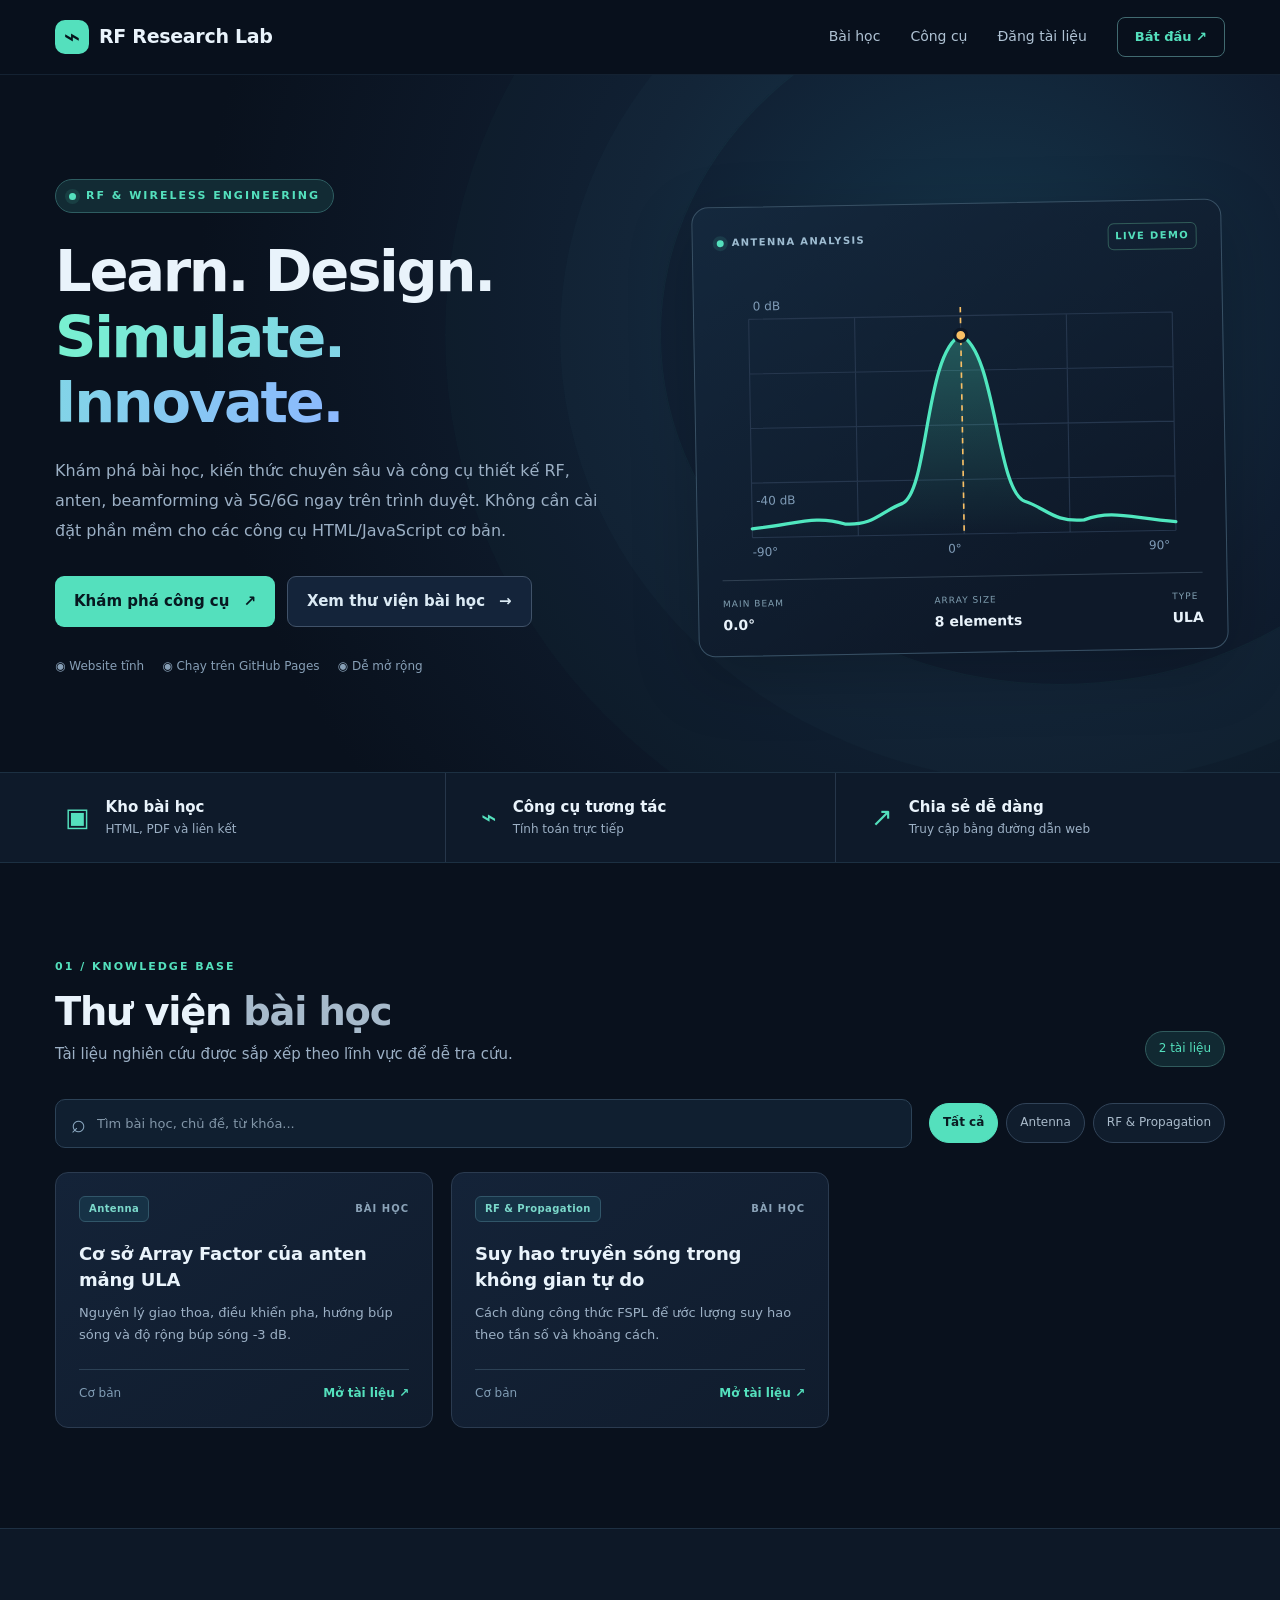
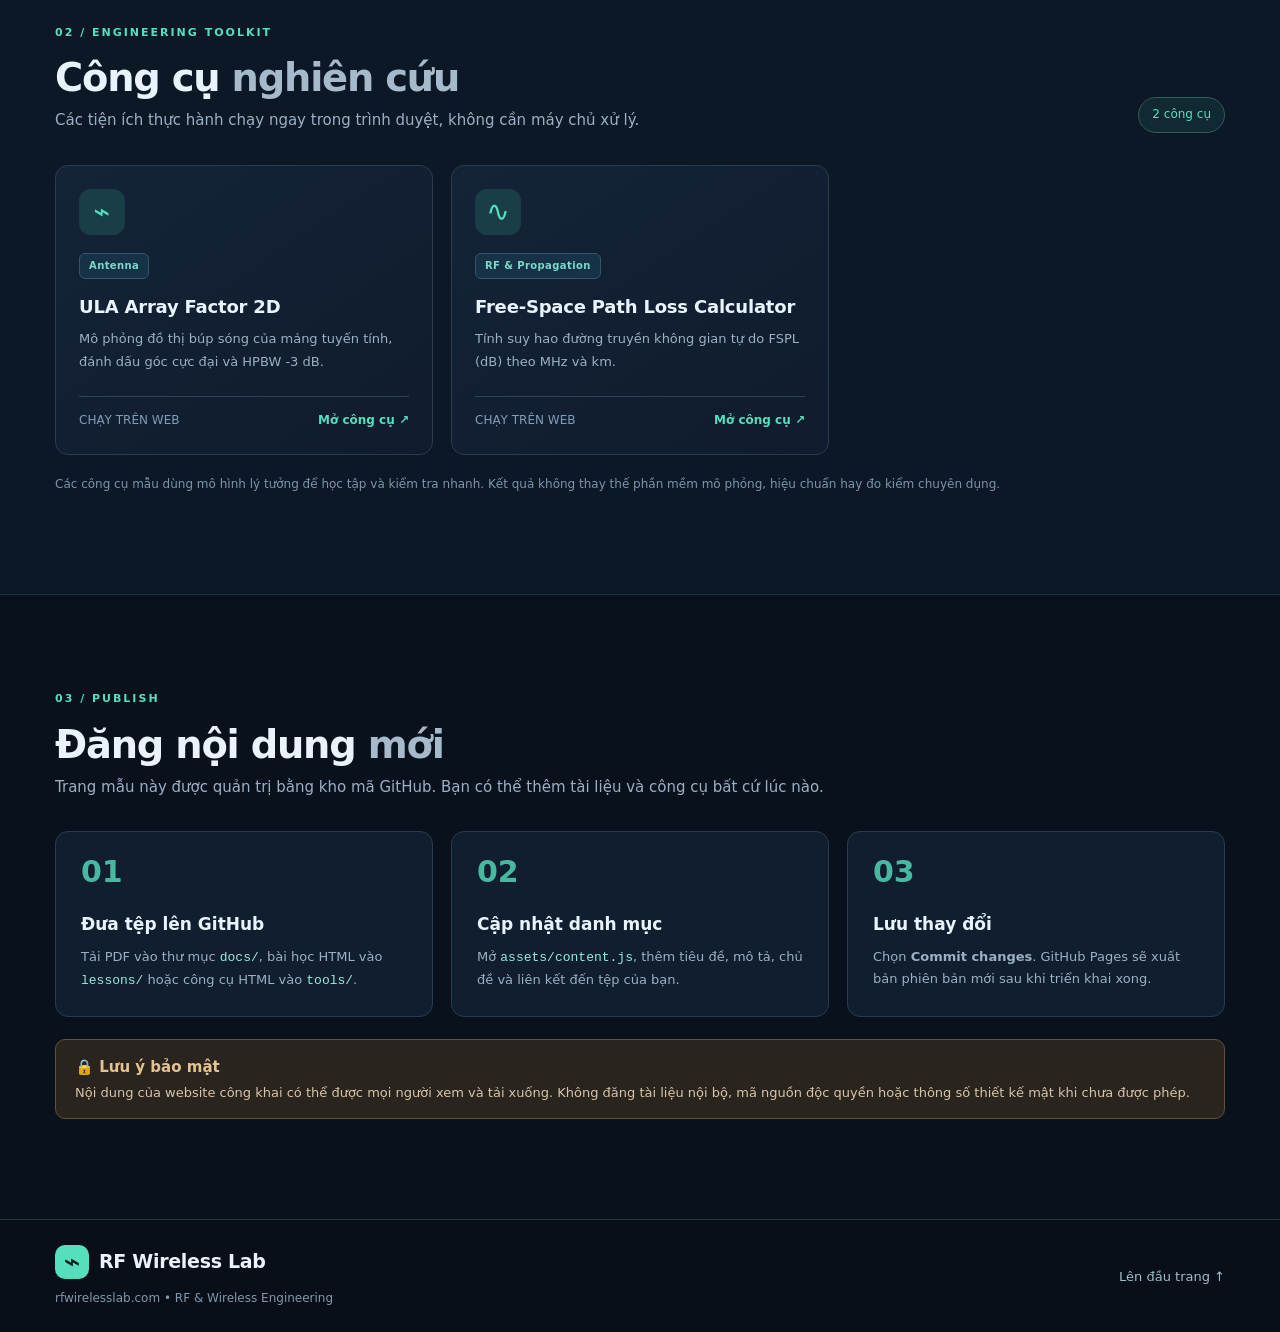
==== index.html @ 7c172abb "Add files via upload" ====
<!doctype html>
<html lang="vi">
<head>
  <meta charset="utf-8">
  <meta name="viewport" content="width=device-width, initial-scale=1">
  <meta name="description" content="Thư viện bài học và công cụ kỹ thuật miễn phí cho nghiên cứu, thiết kế anten và hệ thống vô tuyến.">
  <meta name="theme-color" content="#0b1220">
  <title>RF Wireless Lab | RF & Wireless Engineering</title>
  <link rel="stylesheet" href="assets/style.css">
  <script defer src="assets/content.js"></script>
  <script defer src="assets/app.js"></script>
</head>
<body>
  <header class="site-header">
    <div class="container header-inner">
      <a class="brand" href="./" aria-label="RF Wireless Lab - trang chủ"><span class="brand-mark">⌁</span><span>RF<span class="brand-second"> Research Lab</span></span></a>
      <nav class="main-nav" aria-label="Điều hướng chính">
        <a href="#lessons">Bài học</a><a href="#tools">Công cụ</a><a href="#publish">Đăng tài liệu</a>
      </nav>
      <a class="nav-cta" href="#tools">Bắt đầu <span aria-hidden="true">↗</span></a>
    </div>
  </header>
  <main>
    <section class="hero">
      <div class="hero-glow" aria-hidden="true"></div>
      <div class="container hero-grid">
        <div>
          <div class="eyebrow"><span class="live-dot"></span> RF & WIRELESS ENGINEERING</div>
          <h1>Learn. Design.<br><span class="gradient-text">Simulate. Innovate.</span></h1>
          <p class="hero-lead">Khám phá bài học, kiến thức chuyên sâu và công cụ thiết kế RF, anten, beamforming và 5G/6G ngay trên trình duyệt. Không cần cài đặt phần mềm cho các công cụ HTML/JavaScript cơ bản.</p>
          <div class="hero-actions"><a class="btn btn-primary" href="#tools">Khám phá công cụ <span>↗</span></a><a class="btn btn-secondary" href="#lessons">Xem thư viện bài học <span>→</span></a></div>
          <div class="hero-facts"><span>◉ Website tĩnh</span><span>◉ Chạy trên GitHub Pages</span><span>◉ Dễ mở rộng</span></div>
        </div>
        <div class="visual-card" aria-label="Minh họa búp sóng anten">
          <div class="visual-top"><span><span class="mini-dot"></span> ANTENNA ANALYSIS</span><span>LIVE DEMO</span></div>
          <div class="plot-wrap"><svg viewBox="0 0 440 270" role="img" aria-label="Mô phỏng biểu đồ búp sóng của anten mảng">
            <defs><linearGradient id="beamFill" x1="0" y1="0" x2="0" y2="1"><stop offset="0" stop-color="#50e7bf" stop-opacity=".28"/><stop offset="1" stop-color="#50e7bf" stop-opacity="0"/></linearGradient></defs>
            <g stroke="#26374e" stroke-width="1"><path d="M28 40H416 M28 90H416 M28 140H416 M28 190H416 M28 240H416 M28 40V240 M125 40V240 M222 40V240 M319 40V240 M416 40V240"/></g>
            <path d="M28 232 C70 228 86 220 113 229 C140 231 146 218 166 211 C190 200 189 73 222 58 C254 73 252 201 278 211 C298 218 304 231 332 229 C358 220 374 228 416 232 L416 240 L28 240Z" fill="url(#beamFill)"/>
            <path d="M28 232 C70 228 86 220 113 229 C140 231 146 218 166 211 C190 200 189 73 222 58 C254 73 252 201 278 211 C298 218 304 231 332 229 C358 220 374 228 416 232" fill="none" stroke="#50e7bf" stroke-width="3" stroke-linecap="round"/>
            <path d="M222 32V240" stroke="#f8bf64" stroke-width="1.5" stroke-dasharray="5 5"/>
            <circle cx="222" cy="58" r="5.5" fill="#f8bf64" stroke="#0d1726" stroke-width="3"/>
            <g fill="#7f9bb6" font-size="11" font-family="system-ui"><text x="28" y="257">-90°</text><text x="207" y="257">0°</text><text x="391" y="257">90°</text><text x="32" y="32">0 dB</text><text x="32" y="210">-40 dB</text></g>
          </svg></div>
          <div class="visual-bottom"><div><small>MAIN BEAM</small><strong>0.0°</strong></div><div><small>ARRAY SIZE</small><strong>8 elements</strong></div><div><small>TYPE</small><strong>ULA</strong></div></div>
        </div>
      </div>
    </section>
    <section class="feature-strip"><div class="container feature-grid"><div><span class="feature-icon">▣</span><div><strong>Kho bài học</strong><small>HTML, PDF và liên kết</small></div></div><div><span class="feature-icon">⌁</span><div><strong>Công cụ tương tác</strong><small>Tính toán trực tiếp</small></div></div><div><span class="feature-icon">↗</span><div><strong>Chia sẻ dễ dàng</strong><small>Truy cập bằng đường dẫn web</small></div></div></div></section>
    <section class="section" id="lessons">
      <div class="container">
        <div class="section-head"><div><div class="section-kicker">01 / KNOWLEDGE BASE</div><h2>Thư viện <span class="muted-heading">bài học</span></h2><p>Tài liệu nghiên cứu được sắp xếp theo lĩnh vực để dễ tra cứu.</p></div><span class="section-tag" id="lesson-count">0 tài liệu</span></div>
        <div class="search-panel"><label class="search-field"><span aria-hidden="true">⌕</span><input id="lesson-search" type="search" placeholder="Tìm bài học, chủ đề, từ khóa..." aria-label="Tìm kiếm bài học"></label><div class="filters" id="filters" role="group" aria-label="Lọc lĩnh vực"></div></div>
        <div class="cards" id="lesson-list"></div><p class="empty" id="lesson-empty" hidden>Không tìm thấy bài học phù hợp.</p>
      </div>
    </section>
    <section class="section section-alt" id="tools">
      <div class="container"><div class="section-head"><div><div class="section-kicker">02 / ENGINEERING TOOLKIT</div><h2>Công cụ <span class="muted-heading">nghiên cứu</span></h2><p>Các tiện ích thực hành chạy ngay trong trình duyệt, không cần máy chủ xử lý.</p></div><span class="section-tag" id="tool-count">0 công cụ</span></div><div class="cards" id="tool-list"></div><p class="hint">Các công cụ mẫu dùng mô hình lý tưởng để học tập và kiểm tra nhanh. Kết quả không thay thế phần mềm mô phỏng, hiệu chuẩn hay đo kiểm chuyên dụng.</p></div>
    </section>
    <section class="section" id="publish"><div class="container"><div class="section-head"><div><div class="section-kicker">03 / PUBLISH</div><h2>Đăng nội dung <span class="muted-heading">mới</span></h2><p>Trang mẫu này được quản trị bằng kho mã GitHub. Bạn có thể thêm tài liệu và công cụ bất cứ lúc nào.</p></div></div><div class="steps"><div class="step"><span>01</span><h3>Đưa tệp lên GitHub</h3><p>Tải PDF vào thư mục <code>docs/</code>, bài học HTML vào <code>lessons/</code> hoặc công cụ HTML vào <code>tools/</code>.</p></div><div class="step"><span>02</span><h3>Cập nhật danh mục</h3><p>Mở <code>assets/content.js</code>, thêm tiêu đề, mô tả, chủ đề và liên kết đến tệp của bạn.</p></div><div class="step"><span>03</span><h3>Lưu thay đổi</h3><p>Chọn <strong>Commit changes</strong>. GitHub Pages sẽ xuất bản phiên bản mới sau khi triển khai xong.</p></div></div><div class="publish-note"><strong>🔒 Lưu ý bảo mật</strong><p>Nội dung của website công khai có thể được mọi người xem và tải xuống. Không đăng tài liệu nội bộ, mã nguồn độc quyền hoặc thông số thiết kế mật khi chưa được phép.</p></div></div></section>
  </main>
  <footer class="footer"><div class="container footer-inner"><div><a class="brand" href="./"><span class="brand-mark">⌁</span><span>RF Wireless Lab</span></a><p>rfwirelesslab.com • RF & Wireless Engineering</p></div><a href="#top" onclick="window.scrollTo({top:0,behavior:'smooth'});return false">Lên đầu trang ↑</a></div></footer>
</body>
</html>
---- assets/style.css ----
:root{color-scheme:dark;--bg:#09111d;--deep:#0c1624;--panel:#111e30;--panel2:#142338;--line:#25364b;--text:#e9f3fb;--muted:#9cb0c5;--cyan:#54e0bd;--amber:#eec17a;--shadow:0 20px 65px rgba(0,0,0,.21)}
*{box-sizing:border-box}html{scroll-behavior:smooth;scroll-padding-top:92px}body{margin:0;background:var(--bg);color:var(--text);font:15px/1.65 system-ui,-apple-system,"Segoe UI",Arial,sans-serif}a{color:inherit;text-decoration:none}button,input{font:inherit}button{cursor:pointer}.container{width:min(1170px,calc(100% - 46px));margin:auto}.site-header{position:sticky;top:0;z-index:20;background:rgba(9,17,29,.87);border-bottom:1px solid rgba(84,124,153,.17);backdrop-filter:blur(18px)}.header-inner{height:74px;display:flex;align-items:center;gap:30px}.brand{display:inline-flex;gap:10px;align-items:center;font-weight:800;letter-spacing:-.3px;white-space:nowrap;font-size:19px}.brand-mark{color:#06131c;background:var(--cyan);width:34px;height:34px;border-radius:10px;display:grid;place-items:center;font-size:28px;font-weight:500;line-height:1}.brand-second{font-weight:600}.main-nav{display:flex;gap:30px;margin-left:auto;color:#afc2d3;font-size:14px}.main-nav a:hover,.footer a:hover{color:var(--cyan)}.nav-cta{padding:8px 17px;border:1px solid #416a70;border-radius:8px;color:var(--cyan);font-size:13px;font-weight:700}.hero{position:relative;overflow:hidden;padding:104px 0 96px;background:radial-gradient(circle at 77% 32%,#15354a 0%,#101e31 33%,#09111d 72%)}.hero-glow{position:absolute;right:-180px;top:-90px;width:800px;height:700px;border:1px solid rgba(77,204,185,.055);border-radius:50%;box-shadow:0 0 0 100px rgba(77,204,185,.025),0 0 0 215px rgba(77,204,185,.02);pointer-events:none}.hero-grid{position:relative;display:grid;grid-template-columns:1.04fr .96fr;align-items:center;gap:65px}.eyebrow,.section-kicker{font-size:11px;letter-spacing:2px;font-weight:800;color:var(--cyan)}.eyebrow{display:inline-flex;align-items:center;gap:10px;padding:7px 13px;border:1px solid #2e5d61;border-radius:100px;background:#122b34}.live-dot,.mini-dot{background:var(--cyan);width:7px;height:7px;border-radius:50%;display:inline-block;box-shadow:0 0 0 4px rgba(84,224,189,.11)}h1{font-size:clamp(40px,4.5vw,67px);line-height:1.14;letter-spacing:-2.3px;margin:26px 0 20px;max-width:700px}.gradient-text{background:linear-gradient(90deg,#78f1d0,#8cb8ff);color:transparent;background-clip:text}.hero-lead{font-size:16px;color:var(--muted);line-height:1.87;max-width:545px}.hero-actions{display:flex;flex-wrap:wrap;gap:12px;margin-top:30px}.btn{display:inline-flex;align-items:center;justify-content:center;gap:14px;font-weight:760;padding:12px 19px;border-radius:9px}.btn-primary{background:var(--cyan);color:#071820}.btn-secondary{border:1px solid #405269;background:#14243a;color:#dbeaf4}.btn:hover{transform:translateY(-1px)}.hero-facts{display:flex;flex-wrap:wrap;gap:18px;margin-top:30px;font-size:12px;color:#879fb6}.visual-card{border:1px solid #385064;border-radius:17px;background:linear-gradient(150deg,#14283d,#0e1929 77%);padding:22px 24px 19px;box-shadow:var(--shadow);transform:rotate(-1deg)}.visual-top,.visual-bottom{display:flex;justify-content:space-between;align-items:center}.visual-top{font-size:10px;letter-spacing:1.35px;font-weight:800;color:#9fbdd2}.visual-top>span:first-child{display:flex;align-items:center;gap:8px}.visual-top>span:last-child{color:var(--cyan);border:1px solid #315c59;border-radius:6px;padding:4px 7px}.plot-wrap{margin:19px 0 10px}.plot-wrap svg{width:100%;height:auto;display:block}.visual-bottom{border-top:1px solid #304052;padding-top:16px;gap:8px}.visual-bottom div{display:grid;gap:2px}.visual-bottom small{font-size:9px;letter-spacing:1px;color:#809fb1}.visual-bottom strong{font-size:14px}.feature-strip{border-top:1px solid #1c3042;border-bottom:1px solid #1c3042;background:#0e1a2a}.feature-grid{display:grid;grid-template-columns:repeat(3,1fr)}.feature-grid>div{display:flex;align-items:center;gap:16px;padding:22px 10px}.feature-grid>div+div{border-left:1px solid #26364a;padding-left:35px}.feature-grid strong,.feature-grid small{display:block}.feature-grid small{font-size:12px;color:var(--muted)}.feature-icon{font-size:26px;color:var(--cyan)}.section{padding:95px 0 100px}.section-alt{background:#0d1827;border-block:1px solid #1e3043}.section-head{display:flex;align-items:end;justify-content:space-between;gap:24px;margin-bottom:32px}.section-head h2{font-size:clamp(30px,3vw,39px);letter-spacing:-1.2px;line-height:1.25;margin:12px 0 6px}.section-head p{margin:0;color:var(--muted)}.muted-heading{color:#a7bacb}.section-tag{white-space:nowrap;color:var(--cyan);border:1px solid #315b5d;background:#112932;padding:7px 13px;border-radius:100px;font-size:12px}.search-panel{display:flex;gap:17px;align-items:center;justify-content:space-between;margin-bottom:24px;flex-wrap:wrap}.search-field{flex:1;min-width:230px;display:flex;align-items:center;gap:9px;background:#101f30;border:1px solid #2c4257;border-radius:10px;padding:11px 15px}.search-field span{font-size:25px;color:#8daac2;line-height:1}.search-field input{width:100%;background:none;border:0;outline:0;color:var(--text);font-size:13px}.search-field input::placeholder{color:#8296a8}.filters{display:flex;gap:8px;flex-wrap:wrap}.filter{border:1px solid #314358;color:#aabbcb;background:#101d2d;border-radius:100px;font-size:12px;padding:9px 13px}.filter.is-active{color:#0a1b22;background:var(--cyan);border-color:var(--cyan);font-weight:700}.cards{display:grid;grid-template-columns:repeat(3,minmax(0,1fr));gap:18px}.content-card{display:flex;flex-direction:column;min-height:249px;padding:23px;border-radius:13px;background:linear-gradient(146deg,#142338,#101c2d);border:1px solid #2b3b50;transition:.18s ease}.content-card:hover{transform:translateY(-3px);border-color:#49877f;box-shadow:var(--shadow)}.card-meta{display:flex;justify-content:space-between;align-items:center;gap:10px}.pill{display:inline-block;border:1px solid #315669;background:#163246;color:#7bd9cb;font-size:10px;font-weight:700;padding:4px 9px;border-radius:6px;letter-spacing:.4px}.kind{font-size:10px;font-weight:700;letter-spacing:1px;color:#8ba3b8}.content-card h3{font-size:18px;line-height:1.45;margin:19px 0 8px;letter-spacing:-.2px}.content-card p{color:var(--muted);font-size:13px;margin:0 0 22px;line-height:1.75}.card-bottom{border-top:1px solid #2c4155;margin-top:auto;padding-top:14px;display:flex;gap:8px;align-items:center;justify-content:space-between;font-size:12px;color:#819db5}.card-bottom a{font-weight:750;color:var(--cyan)}.card-bottom a:hover{text-decoration:underline}.tool-symbol{background:#1a3e48;color:var(--cyan);height:46px;width:46px;border-radius:12px;display:grid;place-items:center;font-size:28px;margin-bottom:18px}.tool-card .pill{align-self:start}.tool-card h3{margin-top:15px}.hint{font-size:12px;color:#7c94ac;margin:20px 0 0}.empty{padding:35px;border:1px dashed #395267;border-radius:12px;text-align:center;color:#b3c4d3}.steps{display:grid;grid-template-columns:repeat(3,minmax(0,1fr));gap:18px}.step{padding:25px;background:#101e30;border:1px solid #263b50;border-radius:13px}.step>span{font:800 30px/1 system-ui;color:var(--cyan);opacity:.8}.step h3{margin:20px 0 8px;font-size:17px}.step p{font-size:13px;color:var(--muted);margin:0}.step code,.content-page code{font-family:Consolas,monospace;color:#98ecda}.publish-note{padding:15px 19px;background:#2a241e;border:1px solid #66503b;border-radius:10px;margin-top:22px;color:#e5c391}.publish-note p{margin:2px 0 0;font-size:13px;color:#d8c4a9}.footer{background:#080f19;border-top:1px solid #263449;padding:25px 0}.footer-inner{display:flex;justify-content:space-between;align-items:center;gap:30px}.footer p{color:#8298ab;font-size:12px;margin:10px 0 0}.footer-inner>a{color:#a3bccd;font-size:13px}.back-link{display:inline-flex;align-items:center;gap:8px;color:var(--cyan);font-weight:750;font-size:13px;margin-bottom:32px}.content-page{width:min(950px,calc(100% - 44px));margin:0 auto;padding:56px 0 100px}.page-label{font-size:11px;letter-spacing:1.5px;color:var(--cyan);font-weight:800}.content-page h1{font-size:clamp(30px,4vw,50px);margin:12px 0 12px;line-height:1.2;letter-spacing:-1.5px}.page-lead{color:var(--muted);font-size:16px;margin:0 0 26px}.tool-layout{display:grid;grid-template-columns:280px minmax(0,1fr);gap:20px}.panel{background:#111f32;border:1px solid #2b4054;border-radius:13px;padding:23px;margin-bottom:20px}.panel h2{font-size:17px;margin:0 0 16px}.field{display:flex;flex-direction:column;gap:6px;margin:16px 0}.field label{font-size:12px;color:#b2c4d3;font-weight:700}.field input{background:#091523;color:var(--text);border:1px solid #40566a;border-radius:8px;padding:10px;width:100%}.field input:focus{outline:2px solid #3b8f87;outline-offset:1px}.field small{font-size:11px;color:#8ba2b8}.metric{background:#0e2d37;border:1px solid #326369;border-radius:9px;padding:15px;margin-top:14px}.metric small{font-size:11px;color:#a5cabf;display:block}.metric strong{font-size:27px;color:var(--cyan);line-height:1.5}.metric span{font-size:12px;color:#a8bdcb}.chart-container{width:100%;min-height:330px;display:flex;align-items:center;justify-content:center}.chart-container canvas{max-width:100%;display:block}.chart-legend{display:flex;gap:20px;flex-wrap:wrap;color:#adc3d2;font-size:12px;margin-top:10px}.legend-dot{display:inline-block;width:9px;height:9px;border-radius:100%;margin-right:5px}.note{padding:17px 19px;border-left:3px solid var(--amber);background:#20231f;color:#dccba9;border-radius:0 10px 10px 0;font-size:13px;margin-top:16px}.prose{color:#cedce7;font-size:15px;line-height:1.9}.prose h2{font-size:23px;color:var(--text);margin-top:32px}.prose li{margin:8px 0}.formula{overflow:auto;border:1px solid #2e4a54;background:#0d2934;padding:16px;border-radius:8px;color:#a2f0d5;font:16px/1.5 Consolas,monospace}.result-grid{display:grid;grid-template-columns:repeat(2,1fr);gap:12px}
@media(max-width:1000px){.hero-grid{gap:30px}.cards{grid-template-columns:repeat(2,1fr)}.feature-grid>div+div{padding-left:20px}}
@media(max-width:760px){.container{width:min(100% - 30px,1170px)}.header-inner{height:65px}.brand{font-size:16px}.brand-mark{height:30px;width:30px}.main-nav{gap:15px;font-size:12px}.nav-cta{display:none}.hero{padding:72px 0}.hero-grid{grid-template-columns:1fr}.hero h1{letter-spacing:-1.5px}.visual-card{transform:none;max-width:580px}.feature-grid{grid-template-columns:1fr}.feature-grid>div{padding:13px 5px}.feature-grid>div+div{border-left:none;border-top:1px solid #26364a;padding-left:5px}.section{padding:65px 0}.section-head{align-items:start}.section-head .section-tag{display:none}.cards,.steps,.tool-layout{grid-template-columns:1fr}.content-card{min-height:220px}.footer-inner{align-items:flex-start;flex-direction:column;gap:9px}}
@media(max-width:420px){.main-nav{gap:9px;font-size:11px}.main-nav a:last-child{display:none}.brand-second{display:none}.hero-facts{gap:9px}.hero-actions .btn{width:100%}.search-panel{gap:10px}.result-grid{grid-template-columns:1fr}}
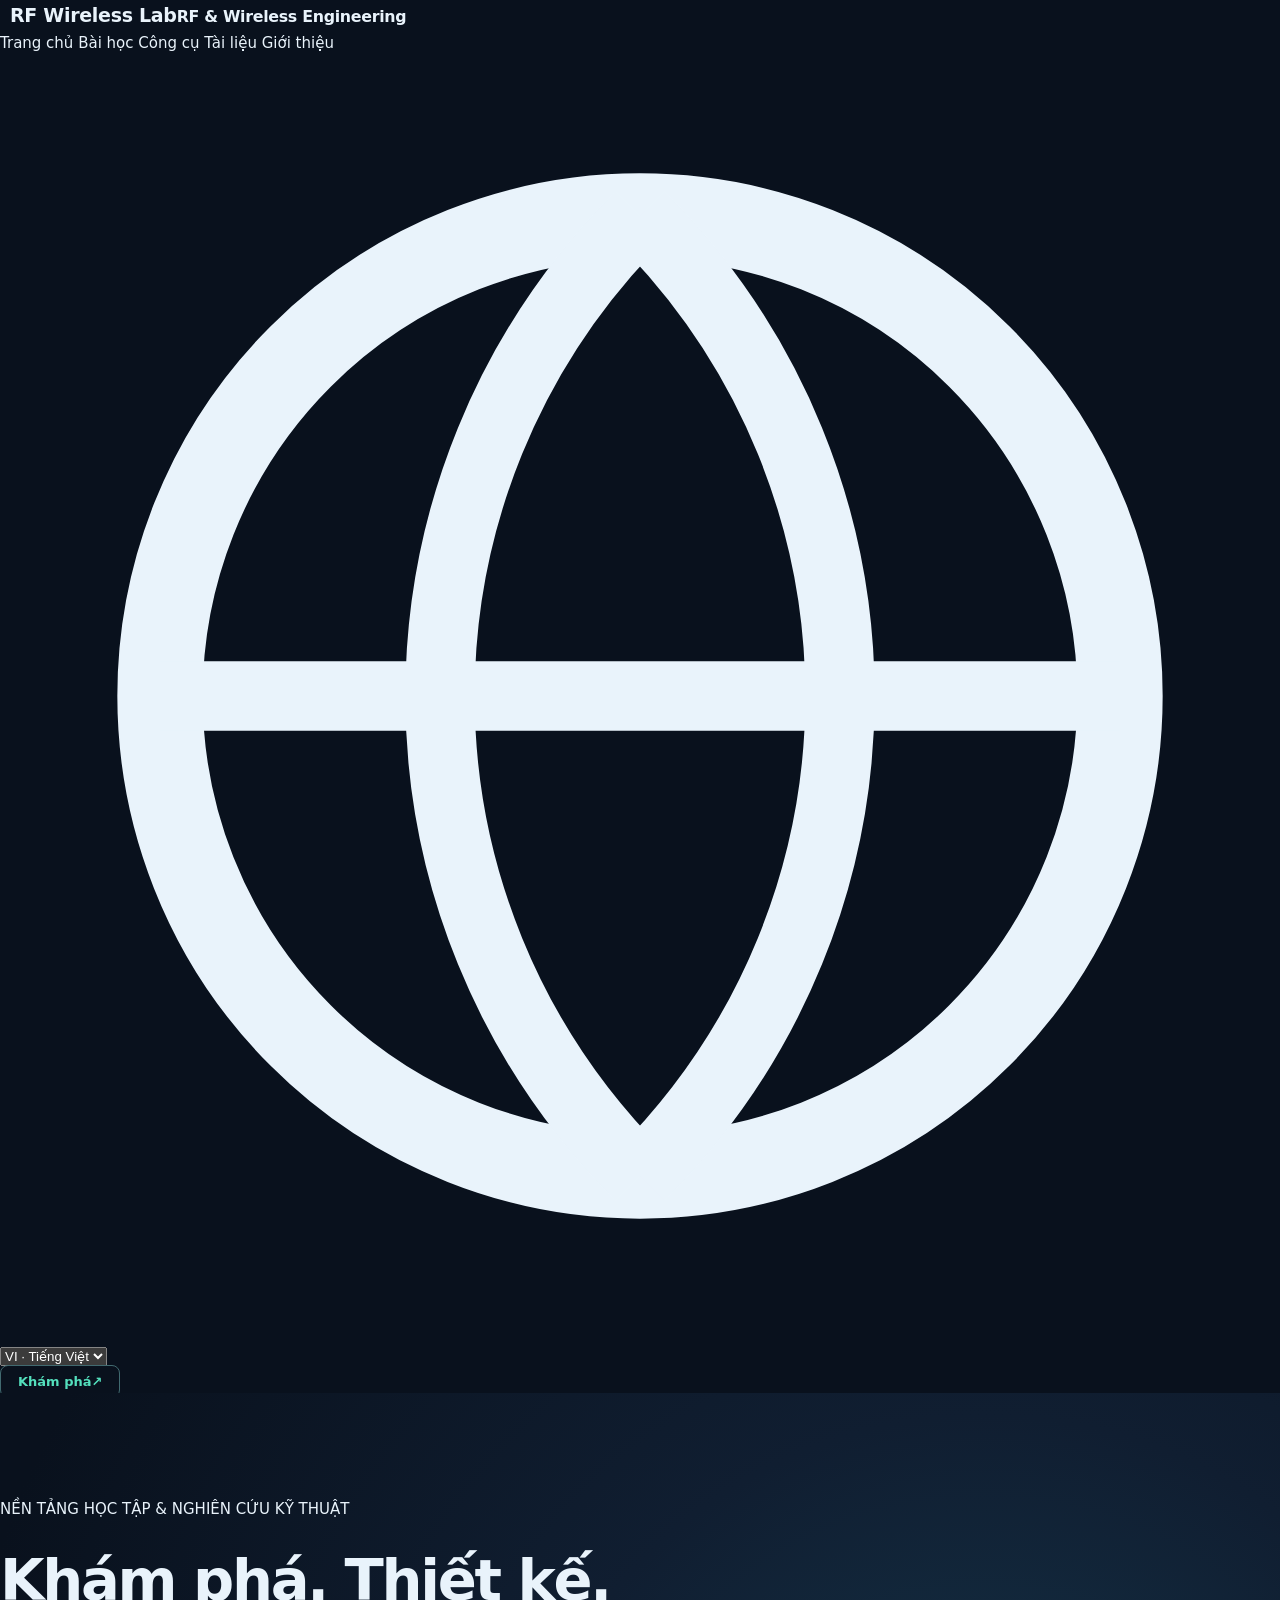
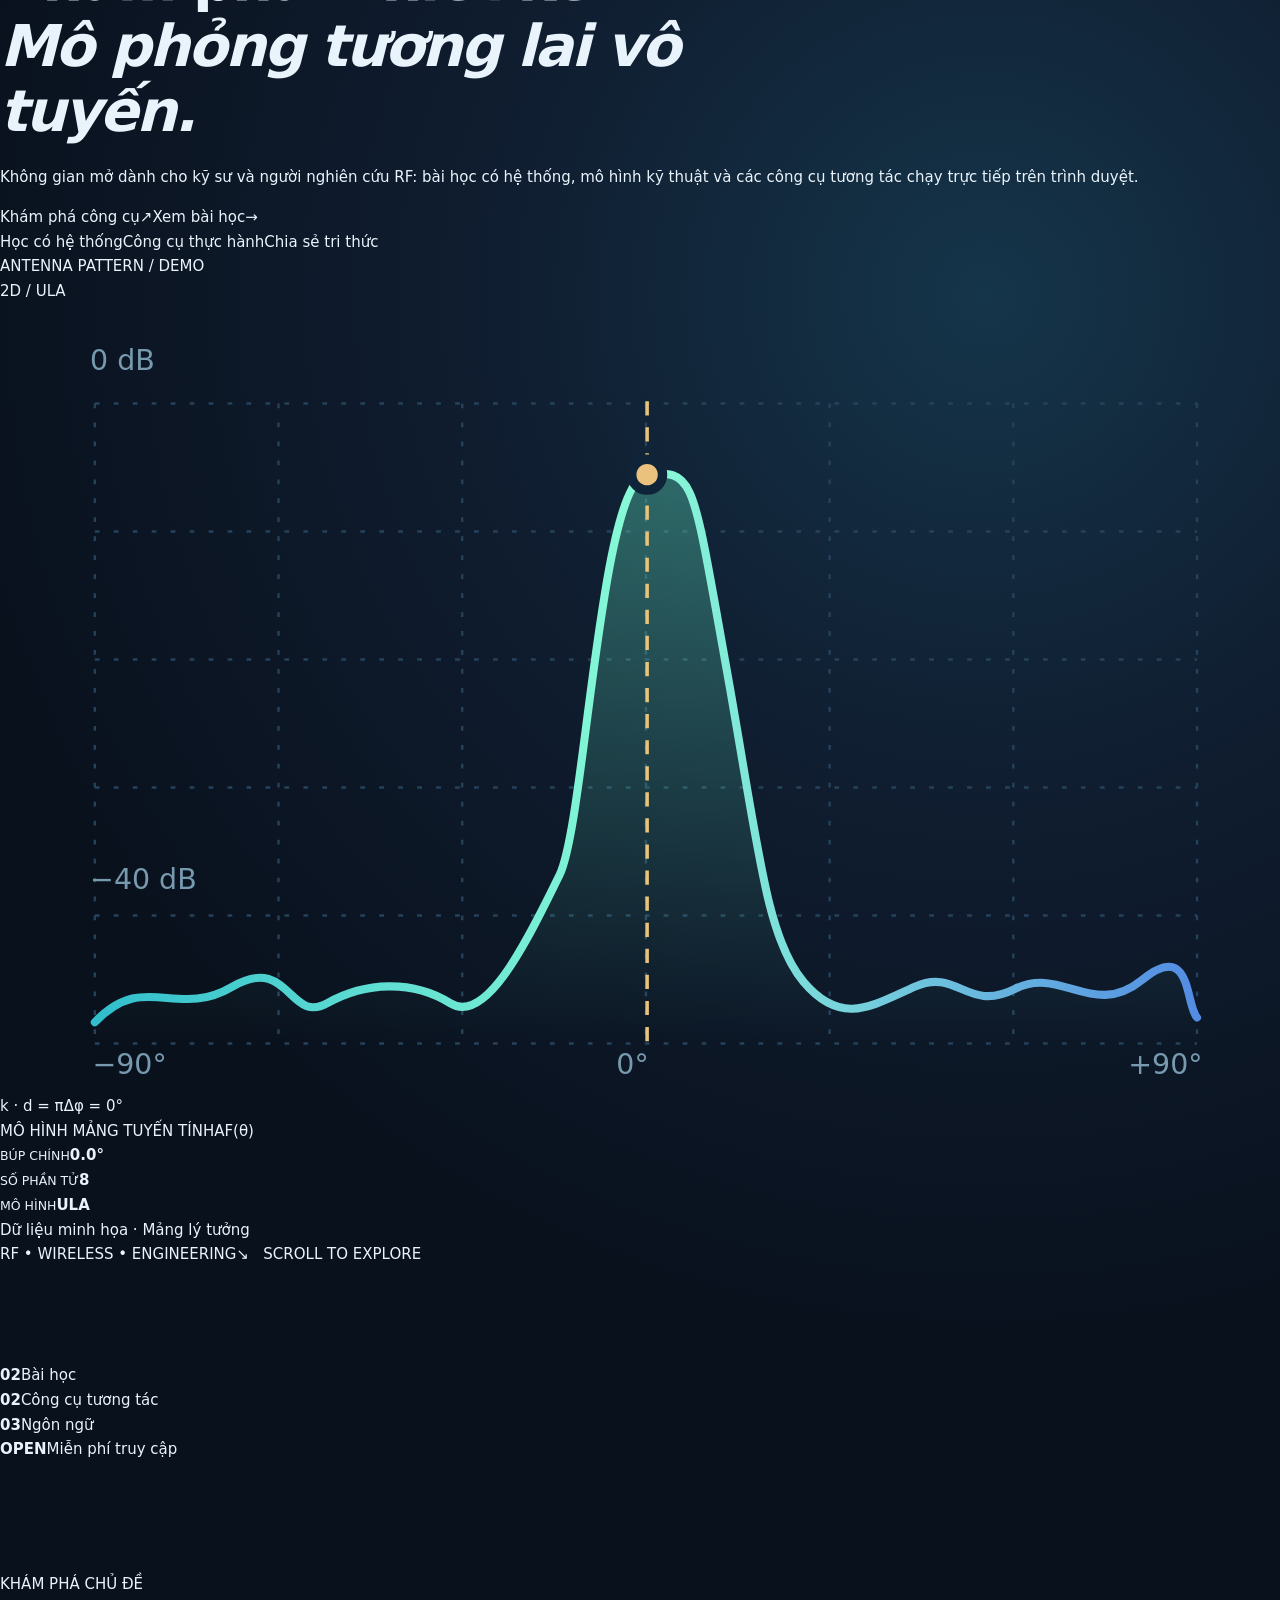
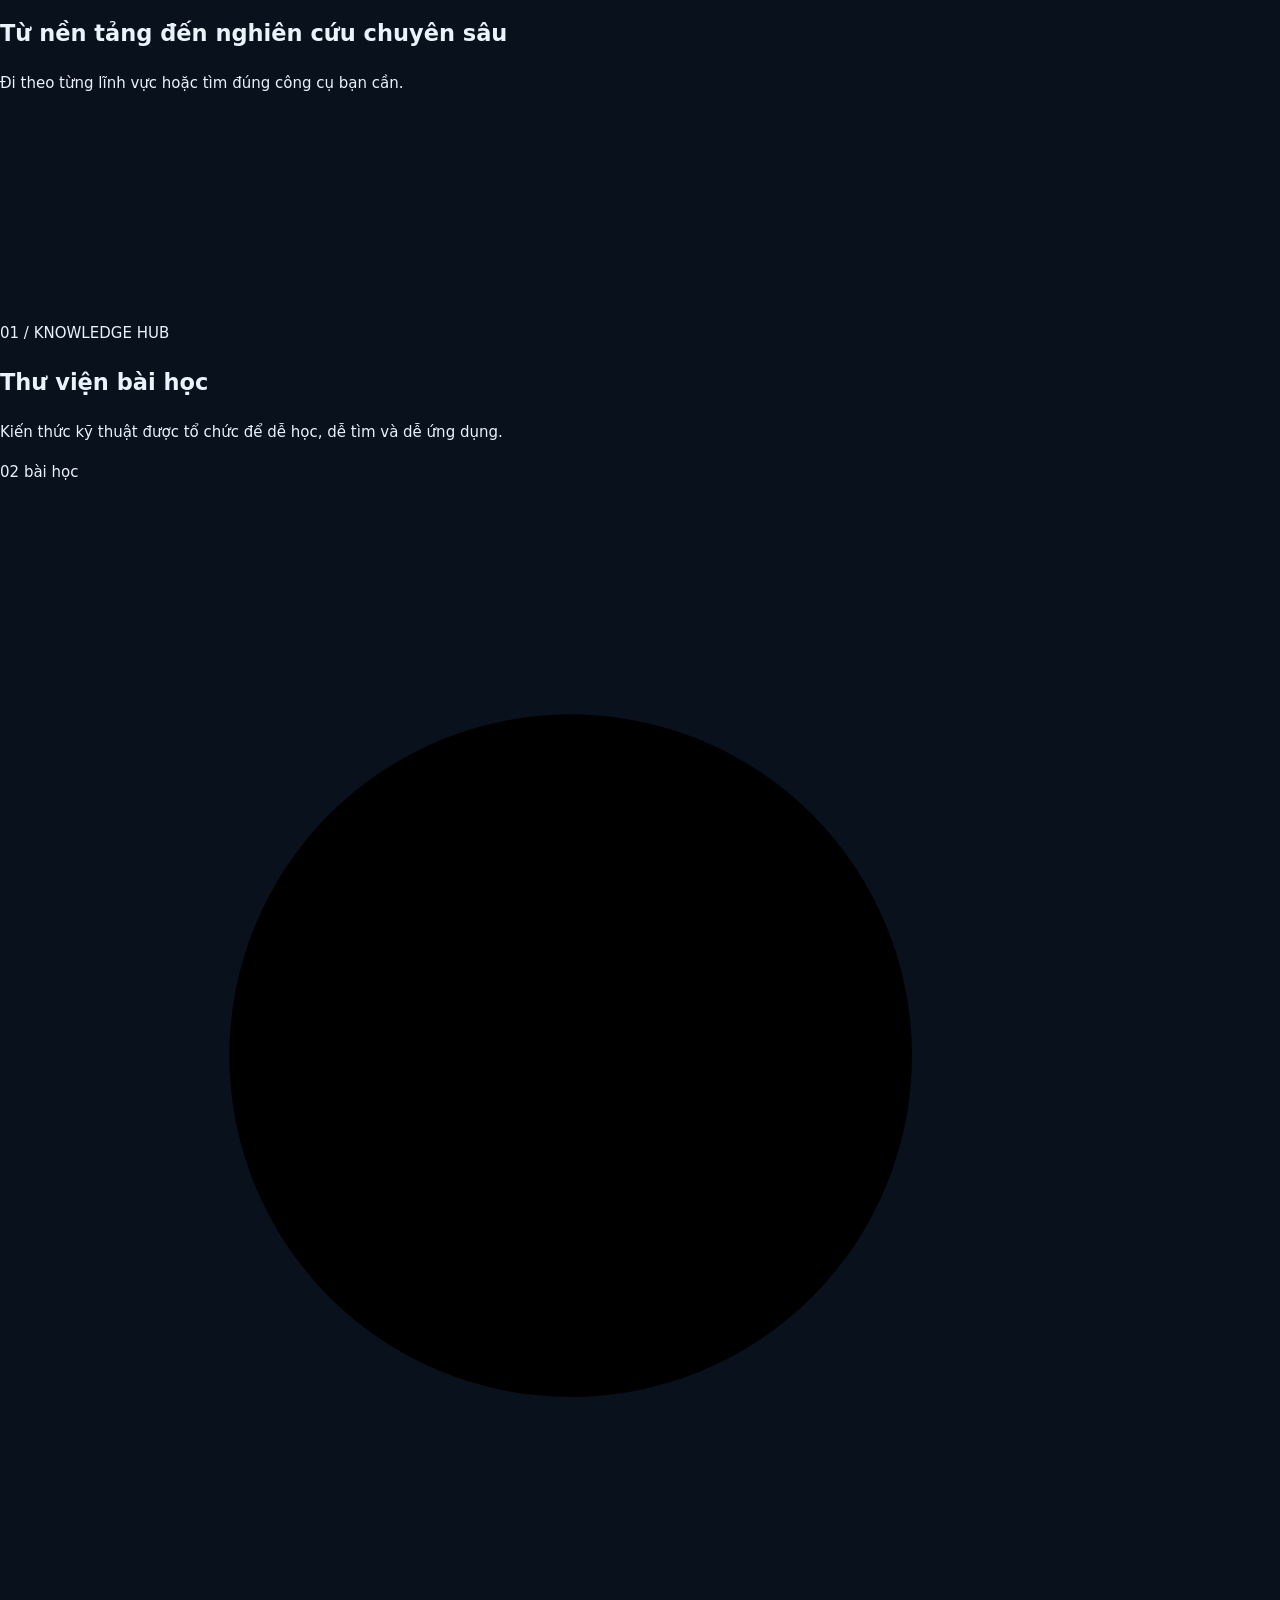
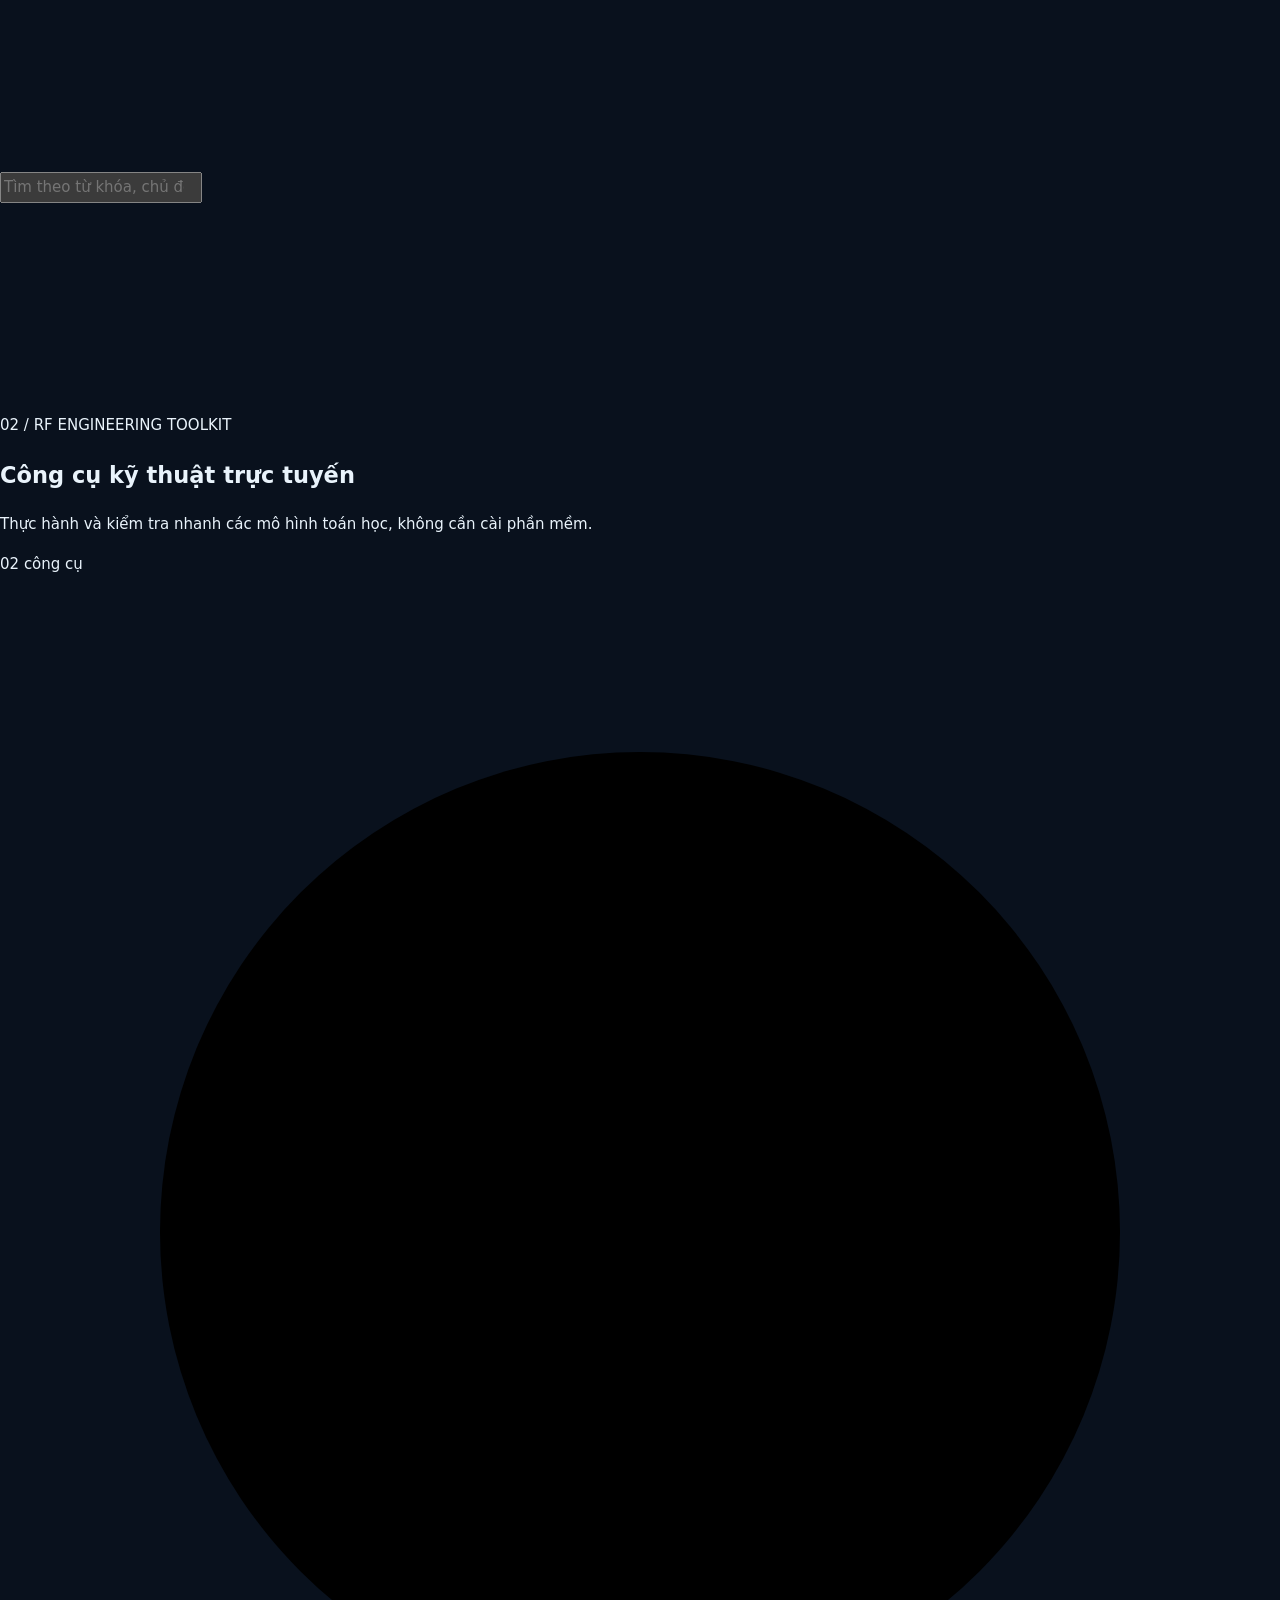
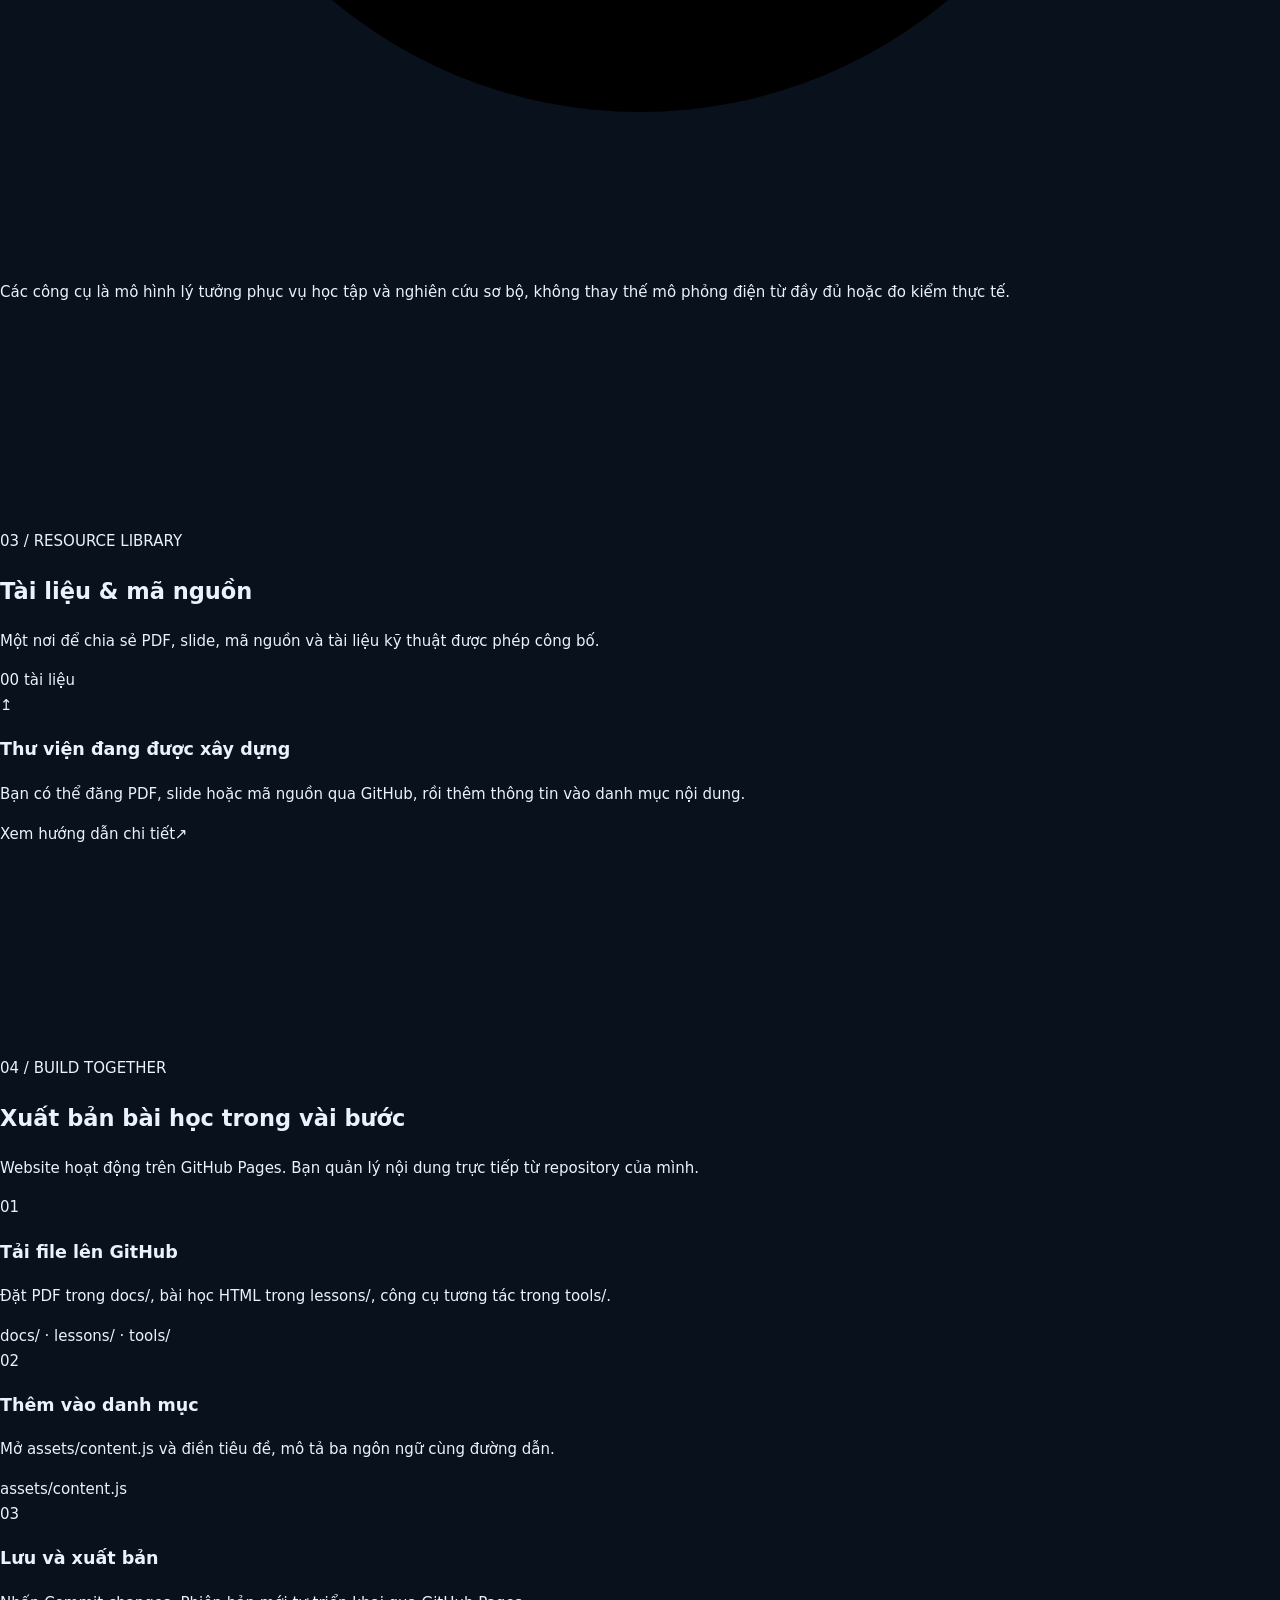
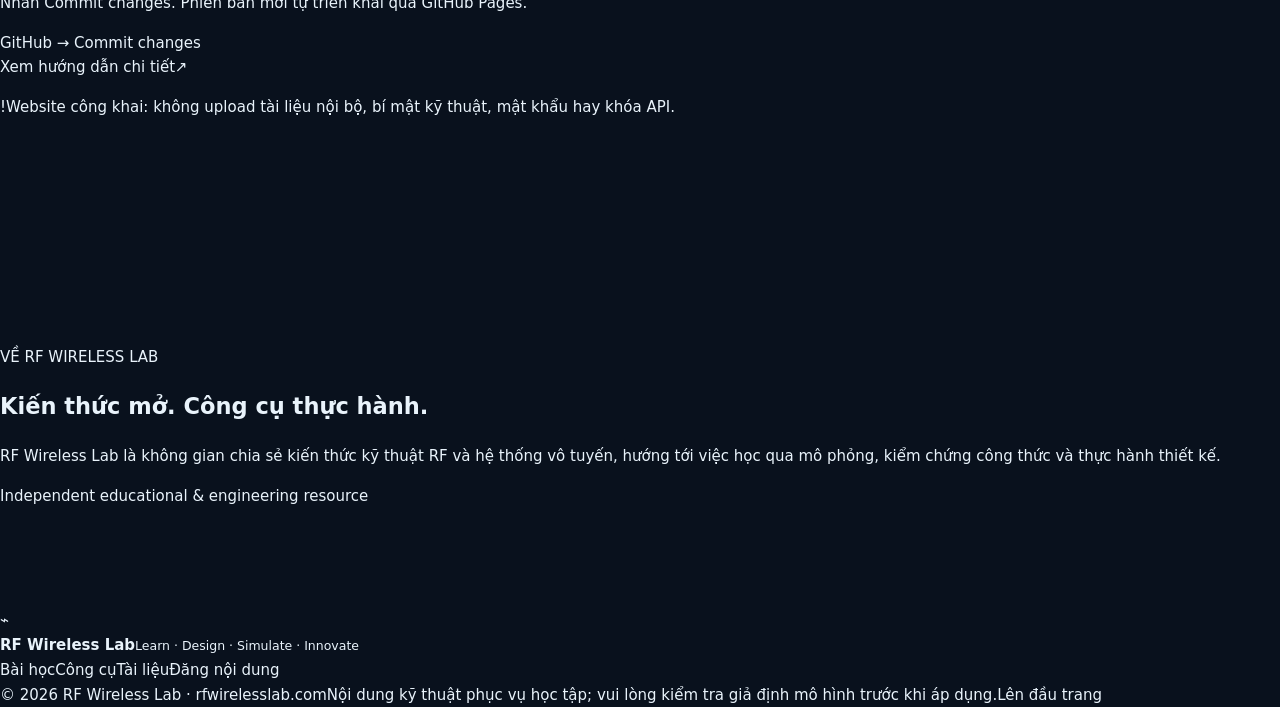
==== commit b16b1594: "Add files via upload" ====
--- a/index.html
+++ b/index.html
@@ -2,63 +2,102 @@
 <html lang="vi">
 <head>
   <meta charset="utf-8">
-  <meta name="viewport" content="width=device-width, initial-scale=1">
-  <meta name="description" content="Thư viện bài học và công cụ kỹ thuật miễn phí cho nghiên cứu, thiết kế anten và hệ thống vô tuyến.">
-  <meta name="theme-color" content="#0b1220">
+  <meta name="viewport" content="width=device-width,initial-scale=1">
+  <meta name="description" content="RF Wireless Lab — free engineering lessons, RF calculators and interactive tools for antennas, beamforming, 5G/6G, RIS and wireless research.">
+  <meta name="theme-color" content="#07101e">
+  <meta property="og:type" content="website">
+  <meta property="og:title" content="RF Wireless Lab | RF & Wireless Engineering">
+  <meta property="og:description" content="Learn. Design. Simulate. Innovate. RF tutorials and interactive engineering tools.">
+  <meta property="og:url" content="https://rfwirelesslab.com/">
+  <link rel="canonical" href="https://rfwirelesslab.com/">
+  <link rel="icon" href="favicon.svg" type="image/svg+xml">
+  <link rel="stylesheet" href="assets/style.css">
+  <script defer src="assets/i18n.js"></script>
+  <script defer src="assets/content.js"></script>
+  <script defer src="assets/site.js"></script>
   <title>RF Wireless Lab | RF & Wireless Engineering</title>
-  <link rel="stylesheet" href="assets/style.css">
-  <script defer src="assets/content.js"></script>
-  <script defer src="assets/app.js"></script>
 </head>
-<body>
-  <header class="site-header">
-    <div class="container header-inner">
-      <a class="brand" href="./" aria-label="RF Wireless Lab - trang chủ"><span class="brand-mark">⌁</span><span>RF<span class="brand-second"> Research Lab</span></span></a>
-      <nav class="main-nav" aria-label="Điều hướng chính">
-        <a href="#lessons">Bài học</a><a href="#tools">Công cụ</a><a href="#publish">Đăng tài liệu</a>
+<body id="top" data-page="home">
+  <header class="topbar">
+    <div class="shell nav-row">
+      <a href="./" class="brand" aria-label="RF Wireless Lab — Home">
+        <span class="brand-symbol" aria-hidden="true"><svg viewBox="0 0 42 42" fill="none"><path d="M9 24.5c8-8 16-8 24 0" stroke="#81F7CF" stroke-width="2.6" stroke-linecap="round"/><path d="M14 29c5-5 9-5 14 0" stroke="#81F7CF" stroke-width="2.6" stroke-linecap="round"/><circle cx="21" cy="34" r="2.7" fill="#81F7CF"/><path d="M21 5v8" stroke="#94B6FF" stroke-width="2" stroke-linecap="round"/></svg></span>
+        <span class="brand-words"><strong>RF Wireless Lab</strong><small>RF &amp; Wireless Engineering</small></span>
+      </a>
+      <nav class="nav-links" aria-label="Main navigation">
+        <a href="#topics" data-i18n="nav.home">Trang chủ</a>
+        <a href="#lessons" data-i18n="nav.lessons">Bài học</a>
+        <a href="#tools" data-i18n="nav.tools">Công cụ</a>
+        <a href="#resources" data-i18n="nav.resources">Tài liệu</a>
+        <a href="#about" data-i18n="nav.about">Giới thiệu</a>
       </nav>
-      <a class="nav-cta" href="#tools">Bắt đầu <span aria-hidden="true">↗</span></a>
+      <div class="nav-actions">
+        <div class="language-control"><svg viewBox="0 0 24 24" aria-hidden="true"><circle cx="12" cy="12" r="9" fill="none" stroke="currentColor" stroke-width="1.6"/><path d="M3 12h18M12 3c-5 5-5 13 0 18M12 3c5 5 5 13 0 18" fill="none" stroke="currentColor" stroke-width="1.3"/></svg><select data-lang-switch aria-label="Display language"><option value="vi">VI · Tiếng Việt</option><option value="en">EN · English</option><option value="zh">中文 · 简体</option></select></div>
+        <a class="nav-cta" href="#tools"><span data-i18n="nav.explore">Khám phá</span><span aria-hidden="true">↗</span></a>
+      </div>
     </div>
   </header>
   <main>
-    <section class="hero">
-      <div class="hero-glow" aria-hidden="true"></div>
-      <div class="container hero-grid">
-        <div>
-          <div class="eyebrow"><span class="live-dot"></span> RF & WIRELESS ENGINEERING</div>
-          <h1>Learn. Design.<br><span class="gradient-text">Simulate. Innovate.</span></h1>
-          <p class="hero-lead">Khám phá bài học, kiến thức chuyên sâu và công cụ thiết kế RF, anten, beamforming và 5G/6G ngay trên trình duyệt. Không cần cài đặt phần mềm cho các công cụ HTML/JavaScript cơ bản.</p>
-          <div class="hero-actions"><a class="btn btn-primary" href="#tools">Khám phá công cụ <span>↗</span></a><a class="btn btn-secondary" href="#lessons">Xem thư viện bài học <span>→</span></a></div>
-          <div class="hero-facts"><span>◉ Website tĩnh</span><span>◉ Chạy trên GitHub Pages</span><span>◉ Dễ mở rộng</span></div>
+    <section class="hero" aria-labelledby="hero-headline">
+      <div class="hero-orbit hero-orbit-1" aria-hidden="true"></div><div class="hero-orbit hero-orbit-2" aria-hidden="true"></div>
+      <div class="shell hero-layout">
+        <div class="hero-main">
+          <div class="micro-label"><span class="pulse"></span><span data-i18n="hero.eyebrow">NỀN TẢNG HỌC TẬP &amp; NGHIÊN CỨU KỸ THUẬT</span></div>
+          <div class="hero-accent-line"></div>
+          <h1 id="hero-headline"><span data-i18n="hero.title1">Khám phá. Thiết kế.</span><br><em data-i18n="hero.title2">Mô phỏng tương lai vô tuyến.</em></h1>
+          <p class="hero-desc" data-i18n="hero.lead">Không gian mở dành cho kỹ sư và người nghiên cứu RF: bài học có hệ thống, mô hình kỹ thuật và các công cụ tương tác chạy trực tiếp trên trình duyệt.</p>
+          <div class="hero-buttons"><a class="button button-main" href="#tools"><span data-i18n="hero.browseTools">Khám phá công cụ</span><span aria-hidden="true">↗</span></a><a class="button button-outline" href="#lessons"><span data-i18n="hero.browseLessons">Xem bài học</span><span aria-hidden="true">→</span></a></div>
+          <div class="hero-badges"><span><span class="pin"></span><span data-i18n="hero.badge1">Học có hệ thống</span></span><span><span class="pin"></span><span data-i18n="hero.badge2">Công cụ thực hành</span></span><span><span class="pin"></span><span data-i18n="hero.badge3">Chia sẻ tri thức</span></span></div>
         </div>
-        <div class="visual-card" aria-label="Minh họa búp sóng anten">
-          <div class="visual-top"><span><span class="mini-dot"></span> ANTENNA ANALYSIS</span><span>LIVE DEMO</span></div>
-          <div class="plot-wrap"><svg viewBox="0 0 440 270" role="img" aria-label="Mô phỏng biểu đồ búp sóng của anten mảng">
-            <defs><linearGradient id="beamFill" x1="0" y1="0" x2="0" y2="1"><stop offset="0" stop-color="#50e7bf" stop-opacity=".28"/><stop offset="1" stop-color="#50e7bf" stop-opacity="0"/></linearGradient></defs>
-            <g stroke="#26374e" stroke-width="1"><path d="M28 40H416 M28 90H416 M28 140H416 M28 190H416 M28 240H416 M28 40V240 M125 40V240 M222 40V240 M319 40V240 M416 40V240"/></g>
-            <path d="M28 232 C70 228 86 220 113 229 C140 231 146 218 166 211 C190 200 189 73 222 58 C254 73 252 201 278 211 C298 218 304 231 332 229 C358 220 374 228 416 232 L416 240 L28 240Z" fill="url(#beamFill)"/>
-            <path d="M28 232 C70 228 86 220 113 229 C140 231 146 218 166 211 C190 200 189 73 222 58 C254 73 252 201 278 211 C298 218 304 231 332 229 C358 220 374 228 416 232" fill="none" stroke="#50e7bf" stroke-width="3" stroke-linecap="round"/>
-            <path d="M222 32V240" stroke="#f8bf64" stroke-width="1.5" stroke-dasharray="5 5"/>
-            <circle cx="222" cy="58" r="5.5" fill="#f8bf64" stroke="#0d1726" stroke-width="3"/>
-            <g fill="#7f9bb6" font-size="11" font-family="system-ui"><text x="28" y="257">-90°</text><text x="207" y="257">0°</text><text x="391" y="257">90°</text><text x="32" y="32">0 dB</text><text x="32" y="210">-40 dB</text></g>
-          </svg></div>
-          <div class="visual-bottom"><div><small>MAIN BEAM</small><strong>0.0°</strong></div><div><small>ARRAY SIZE</small><strong>8 elements</strong></div><div><small>TYPE</small><strong>ULA</strong></div></div>
+        <div class="hero-visual" aria-label="Illustration of a uniform linear array radiation pattern">
+          <div class="visual-header"><div class="visual-title"><span class="status-light"></span><span data-i18n="hero.plot">ANTENNA PATTERN / DEMO</span></div><span class="visual-chip">2D / ULA</span></div>
+          <div class="visual-graph">
+            <svg viewBox="0 0 540 330" aria-hidden="true" class="diagram">
+              <defs><linearGradient id="pattern-grad" x1="0" x2="0" y1="0" y2="1"><stop offset="0" stop-color="#63ebc3" stop-opacity=".35"/><stop offset="1" stop-color="#63ebc3" stop-opacity="0"/></linearGradient><linearGradient id="line-grad" x1="0" x2="1"><stop offset="0" stop-color="#31becc"/><stop offset=".5" stop-color="#8afbd7"/><stop offset="1" stop-color="#538ce3"/></linearGradient></defs>
+              <g stroke="#26425b" stroke-width="1" stroke-dasharray="2 6"><path d="M40 42H505M40 96H505M40 150H505M40 204H505M40 258H505M40 312H505M40 42V312M117.5 42V312M195 42V312M272.5 42V312M350 42V312M427.5 42V312M505 42V312"/></g>
+              <path d="M40 303 C61 281 74 302 98 288 S122 304 138 295 S174 285 190 295 S225 263 236 241 S253 74 273 72 S292 73 306 151 S323 267 339 286 S368 296 386 288 S408 299 428 289 S461 302 482 285 S500 296 505 301 L505 312 L40 312Z" fill="url(#pattern-grad)"/>
+              <path d="M40 303 C61 281 74 302 98 288 S122 304 138 295 S174 285 190 295 S225 263 236 241 S253 74 273 72 S292 73 306 151 S323 267 339 286 S368 296 386 288 S408 299 428 289 S461 302 482 285 S500 296 505 301" fill="none" stroke="url(#line-grad)" stroke-width="3.4" stroke-linecap="round"/>
+              <path d="M273 41V312" stroke="#e8c37b" stroke-width="1.5" stroke-dasharray="6 5"/><circle cx="273" cy="72" r="6.5" fill="#eac27e" stroke="#102439" stroke-width="4"/>
+              <g font-size="12" font-family="system-ui" fill="#789aaf"><text x="38" y="28">0 dB</text><text x="38" y="247">−40 dB</text><text x="39" y="325">−90°</text><text x="260" y="325">0°</text><text x="476" y="325">+90°</text></g>
+            </svg>
+            <div class="graph-corner"><span>k · d = π</span><span>Δφ = 0°</span></div>
+          </div>
+          <div class="visual-subtitle"><span data-i18n="hero.plot2">MÔ HÌNH MẢNG TUYẾN TÍNH</span><span class="thin-rule"></span><span>AF(θ)</span></div>
+          <div class="visual-stats"><div><small data-i18n="hero.peak">BÚP CHÍNH</small><strong>0.0°</strong></div><div><small data-i18n="hero.array">SỐ PHẦN TỬ</small><strong>8</strong></div><div><small data-i18n="hero.mode">MÔ HÌNH</small><strong>ULA</strong></div></div>
+          <div class="visual-foot"><span class="dot-green"></span><span data-i18n="hero.ideal">Dữ liệu minh họa · Mảng lý tưởng</span></div>
         </div>
       </div>
+      <div class="shell hero-bottom"><span data-i18n="hero.label">RF • WIRELESS • ENGINEERING</span><span class="hero-scroll">↘ &nbsp; SCROLL TO EXPLORE</span></div>
     </section>
-    <section class="feature-strip"><div class="container feature-grid"><div><span class="feature-icon">▣</span><div><strong>Kho bài học</strong><small>HTML, PDF và liên kết</small></div></div><div><span class="feature-icon">⌁</span><div><strong>Công cụ tương tác</strong><small>Tính toán trực tiếp</small></div></div><div><span class="feature-icon">↗</span><div><strong>Chia sẻ dễ dàng</strong><small>Truy cập bằng đường dẫn web</small></div></div></div></section>
-    <section class="section" id="lessons">
-      <div class="container">
-        <div class="section-head"><div><div class="section-kicker">01 / KNOWLEDGE BASE</div><h2>Thư viện <span class="muted-heading">bài học</span></h2><p>Tài liệu nghiên cứu được sắp xếp theo lĩnh vực để dễ tra cứu.</p></div><span class="section-tag" id="lesson-count">0 tài liệu</span></div>
-        <div class="search-panel"><label class="search-field"><span aria-hidden="true">⌕</span><input id="lesson-search" type="search" placeholder="Tìm bài học, chủ đề, từ khóa..." aria-label="Tìm kiếm bài học"></label><div class="filters" id="filters" role="group" aria-label="Lọc lĩnh vực"></div></div>
-        <div class="cards" id="lesson-list"></div><p class="empty" id="lesson-empty" hidden>Không tìm thấy bài học phù hợp.</p>
-      </div>
-    </section>
-    <section class="section section-alt" id="tools">
-      <div class="container"><div class="section-head"><div><div class="section-kicker">02 / ENGINEERING TOOLKIT</div><h2>Công cụ <span class="muted-heading">nghiên cứu</span></h2><p>Các tiện ích thực hành chạy ngay trong trình duyệt, không cần máy chủ xử lý.</p></div><span class="section-tag" id="tool-count">0 công cụ</span></div><div class="cards" id="tool-list"></div><p class="hint">Các công cụ mẫu dùng mô hình lý tưởng để học tập và kiểm tra nhanh. Kết quả không thay thế phần mềm mô phỏng, hiệu chuẩn hay đo kiểm chuyên dụng.</p></div>
-    </section>
-    <section class="section" id="publish"><div class="container"><div class="section-head"><div><div class="section-kicker">03 / PUBLISH</div><h2>Đăng nội dung <span class="muted-heading">mới</span></h2><p>Trang mẫu này được quản trị bằng kho mã GitHub. Bạn có thể thêm tài liệu và công cụ bất cứ lúc nào.</p></div></div><div class="steps"><div class="step"><span>01</span><h3>Đưa tệp lên GitHub</h3><p>Tải PDF vào thư mục <code>docs/</code>, bài học HTML vào <code>lessons/</code> hoặc công cụ HTML vào <code>tools/</code>.</p></div><div class="step"><span>02</span><h3>Cập nhật danh mục</h3><p>Mở <code>assets/content.js</code>, thêm tiêu đề, mô tả, chủ đề và liên kết đến tệp của bạn.</p></div><div class="step"><span>03</span><h3>Lưu thay đổi</h3><p>Chọn <strong>Commit changes</strong>. GitHub Pages sẽ xuất bản phiên bản mới sau khi triển khai xong.</p></div></div><div class="publish-note"><strong>🔒 Lưu ý bảo mật</strong><p>Nội dung của website công khai có thể được mọi người xem và tải xuống. Không đăng tài liệu nội bộ, mã nguồn độc quyền hoặc thông số thiết kế mật khi chưa được phép.</p></div></div></section>
+    <div class="stat-band"><div class="shell stat-grid">
+      <div><strong id="count-lessons">02</strong><span data-i18n="stat.lessons">Bài học</span></div><div><strong id="count-tools">02</strong><span data-i18n="stat.tools">Công cụ tương tác</span></div><div><strong>03</strong><span data-i18n="stat.languages">Ngôn ngữ</span></div><div><strong>OPEN</strong><span data-i18n="stat.access">Miễn phí truy cập</span></div>
+    </div></div>
+    <section class="section topics-section" id="topics"><div class="shell">
+      <div class="section-heading heading-split"><div><p class="section-eyebrow" data-i18n="topics.kicker">KHÁM PHÁ CHỦ ĐỀ</p><h2 data-i18n="topics.title">Từ nền tảng đến nghiên cứu chuyên sâu</h2></div><p class="section-description" data-i18n="topics.lead">Đi theo từng lĩnh vực hoặc tìm đúng công cụ bạn cần.</p></div>
+      <div class="topic-grid" id="topic-grid"></div>
+    </div></section>
+    <section class="section library-section" id="lessons"><div class="shell">
+      <div class="section-heading heading-split"><div><p class="section-eyebrow" data-i18n="lessons.kicker">01 / KNOWLEDGE HUB</p><h2 data-i18n="lessons.title">Thư viện bài học</h2><p class="section-subheading" data-i18n="lessons.lead">Kiến thức kỹ thuật được tổ chức để dễ học, dễ tìm và dễ ứng dụng.</p></div><span class="count-pill"><span id="lesson-count">02</span> <span data-i18n="lessons.count">bài học</span></span></div>
+      <div class="filter-bar"><label class="search-box"><svg viewBox="0 0 24 24" aria-hidden="true"><circle cx="10.7" cy="10.7" r="6.4"/><path d="m16 16 5 5"/></svg><input type="search" id="lesson-search" data-i18n-placeholder="lessons.search" placeholder="Tìm theo từ khóa, chủ đề, công nghệ..." aria-label="Search lessons"></label><div class="filter-chips" id="filters" aria-label="Filter by topic"></div></div>
+      <div class="item-grid" id="lesson-list"></div><div class="empty-list" id="lesson-empty" hidden data-i18n="lessons.empty">Chưa có bài học phù hợp. Hãy thử từ khóa khác.</div>
+    </div></section>
+    <section class="section tools-section" id="tools"><div class="shell">
+      <div class="section-heading heading-split"><div><p class="section-eyebrow" data-i18n="tools.kicker">02 / RF ENGINEERING TOOLKIT</p><h2 data-i18n="tools.title">Công cụ kỹ thuật trực tuyến</h2><p class="section-subheading" data-i18n="tools.lead">Thực hành và kiểm tra nhanh các mô hình toán học, không cần cài phần mềm.</p></div><span class="count-pill"><span id="tool-count">02</span> <span data-i18n="tools.count">công cụ</span></span></div>
+      <div class="item-grid tool-grid" id="tool-list"></div>
+      <p class="disclaimer"><svg viewBox="0 0 24 24" aria-hidden="true"><circle cx="12" cy="12" r="9"/><path d="M12 10v6M12 7h.01"/></svg><span data-i18n="tools.notice">Các công cụ là mô hình lý tưởng phục vụ học tập và nghiên cứu sơ bộ, không thay thế mô phỏng điện từ đầy đủ hoặc đo kiểm thực tế.</span></p>
+    </div></section>
+    <section class="section resources-section" id="resources"><div class="shell">
+      <div class="section-heading heading-split"><div><p class="section-eyebrow" data-i18n="resources.kicker">03 / RESOURCE LIBRARY</p><h2 data-i18n="resources.title">Tài liệu &amp; mã nguồn</h2><p class="section-subheading" data-i18n="resources.lead">Một nơi để chia sẻ PDF, slide, mã nguồn và tài liệu kỹ thuật được phép công bố.</p></div><span class="count-pill"><span id="resource-count">00</span> <span data-i18n="resources.count">tài liệu</span></span></div>
+      <div class="item-grid" id="resource-list"></div>
+      <div class="resource-placeholder" id="resource-empty"><div class="resource-placeholder-icon">↥</div><div><h3 data-i18n="resources.emptyTitle">Thư viện đang được xây dựng</h3><p data-i18n="resources.emptyText">Bạn có thể đăng PDF, slide hoặc mã nguồn qua GitHub, rồi thêm thông tin vào danh mục nội dung.</p></div><a href="guide.html" class="button button-outline"><span data-i18n="publish.guide">Xem hướng dẫn chi tiết</span><span aria-hidden="true">↗</span></a></div>
+    </div></section>
+    <section class="section publish-section" id="publish"><div class="shell">
+      <div class="section-heading"><p class="section-eyebrow" data-i18n="publish.kicker">04 / BUILD TOGETHER</p><h2 data-i18n="publish.title">Xuất bản bài học trong vài bước</h2><p class="section-subheading" data-i18n="publish.lead">Website hoạt động trên GitHub Pages. Bạn quản lý nội dung trực tiếp từ repository của mình.</p></div>
+      <div class="publish-grid"><div class="step-panel"><span class="step-no">01</span><h3 data-i18n="publish.step1">Tải file lên GitHub</h3><p data-i18n="publish.step1text">Đặt PDF trong docs/, bài học HTML trong lessons/, công cụ tương tác trong tools/.</p><span class="step-code">docs/ · lessons/ · tools/</span></div><div class="step-panel"><span class="step-no">02</span><h3 data-i18n="publish.step2">Thêm vào danh mục</h3><p data-i18n="publish.step2text">Mở assets/content.js và điền tiêu đề, mô tả ba ngôn ngữ cùng đường dẫn.</p><span class="step-code">assets/content.js</span></div><div class="step-panel"><span class="step-no">03</span><h3 data-i18n="publish.step3">Lưu và xuất bản</h3><p data-i18n="publish.step3text">Nhấn Commit changes. Phiên bản mới tự triển khai qua GitHub Pages.</p><span class="step-code">GitHub → Commit changes</span></div></div>
+      <div class="publish-bottom"><a class="button button-main" href="guide.html"><span data-i18n="publish.guide">Xem hướng dẫn chi tiết</span><span aria-hidden="true">↗</span></a><p><span>!</span><span data-i18n="publish.note">Website công khai: không upload tài liệu nội bộ, bí mật kỹ thuật, mật khẩu hay khóa API.</span></p></div>
+    </div></section>
+    <section class="section about-section" id="about"><div class="shell about-row"><div><p class="section-eyebrow" data-i18n="about.kicker">VỀ RF WIRELESS LAB</p><h2 data-i18n="about.title">Kiến thức mở. Công cụ thực hành.</h2></div><div><p class="about-text" data-i18n="about.text">RF Wireless Lab là không gian chia sẻ kiến thức kỹ thuật RF và hệ thống vô tuyến, hướng tới việc học qua mô phỏng, kiểm chứng công thức và thực hành thiết kế.</p><span class="about-caption" data-i18n="about.note">Independent educational &amp; engineering resource</span></div></div></section>
   </main>
-  <footer class="footer"><div class="container footer-inner"><div><a class="brand" href="./"><span class="brand-mark">⌁</span><span>RF Wireless Lab</span></a><p>rfwirelesslab.com • RF & Wireless Engineering</p></div><a href="#top" onclick="window.scrollTo({top:0,behavior:'smooth'});return false">Lên đầu trang ↑</a></div></footer>
+  <footer class="site-footer"><div class="shell footer-top"><div class="footer-brand"><span class="mini-symbol">⌁</span><div><strong>RF Wireless Lab</strong><small data-i18n="footer.tagline">Learn · Design · Simulate · Innovate</small></div></div><div class="footer-links"><a href="#lessons" data-i18n="nav.lessons">Bài học</a><a href="#tools" data-i18n="nav.tools">Công cụ</a><a href="#resources" data-i18n="nav.resources">Tài liệu</a><a href="guide.html" data-i18n="nav.publish">Đăng nội dung</a></div></div><div class="shell footer-bottom"><span>© <span id="current-year">2026</span> RF Wireless Lab · rfwirelesslab.com</span><span data-i18n="footer.rights">Nội dung kỹ thuật phục vụ học tập; vui lòng kiểm tra giả định mô hình trước khi áp dụng.</span><a href="#top" data-i18n="footer.top">Lên đầu trang</a></div></footer>
 </body>
 </html>
